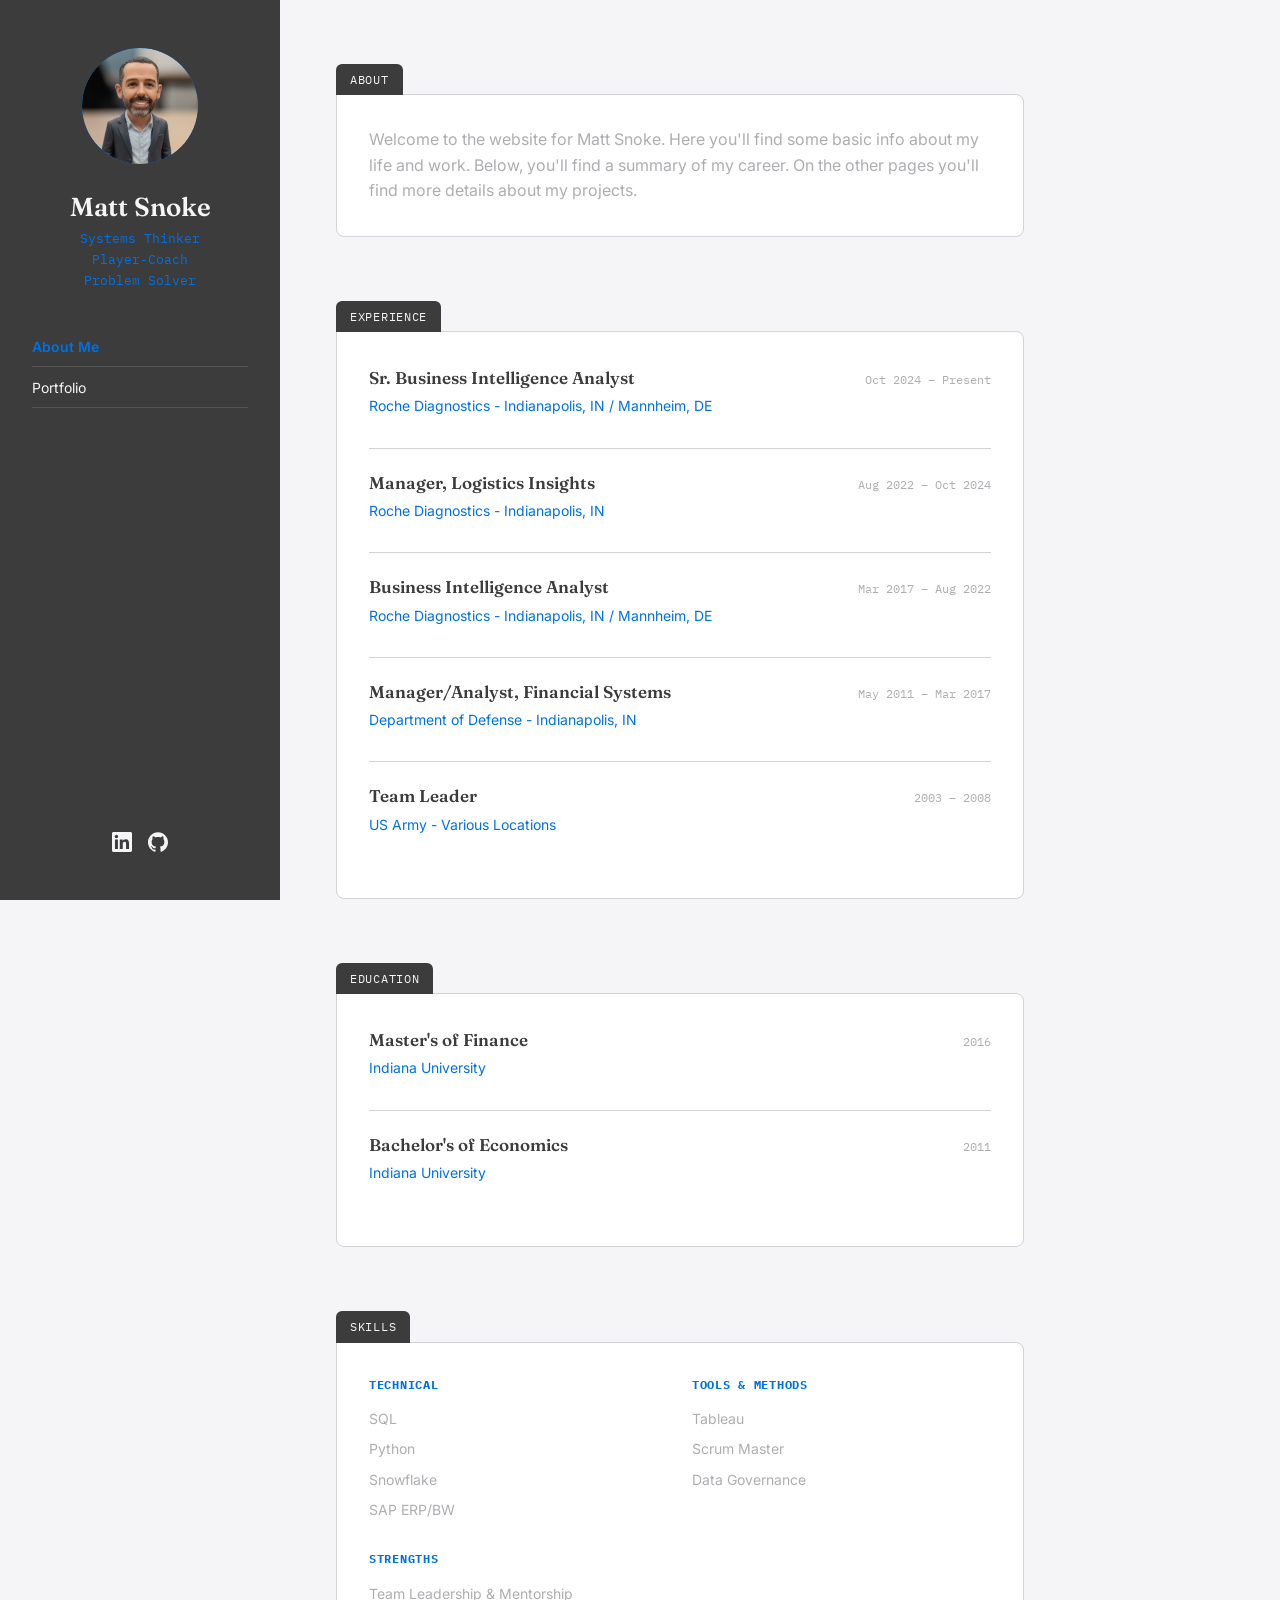
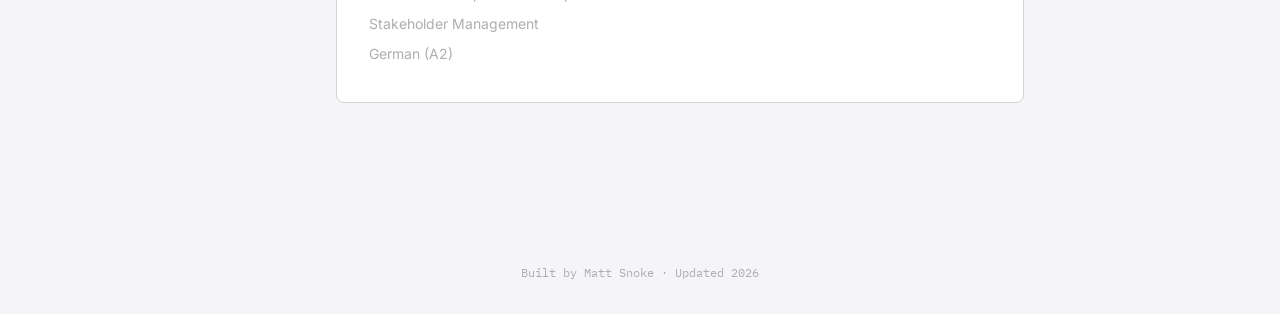
==== index.html @ 4168b8e7 "Replace avatar initials with photo and enlarge it Co-Authored-By: Claude Sonnet 5 <noreply@anthropic" ====
<!DOCTYPE html>
<html lang="en">
<head>
<meta charset="UTF-8">
<meta name="viewport" content="width=device-width, initial-scale=1.0">
<title>Matt Snoke - About Me</title>

<!--
  ============================================================
  HOW THIS FILE IS ORGANIZED (read this first!)
  ============================================================
  1. styles.css = all the design/colors/layout (shared with portfolio.html)
  2. <body> = your actual content (HTML)

  Every spot you should personalize is marked with an EDIT comment.

  This site has two pages: index.html (About Me) and
  portfolio.html (Portfolio). Both share styles.css.
  ============================================================
-->

<link rel="preconnect" href="https://fonts.googleapis.com">
<link href="https://fonts.googleapis.com/css2?family=Fraunces:opsz,wght@9..144,400;9..144,600;9..144,700&family=Inter:wght@400;500;600&family=IBM+Plex+Mono:wght@400;500&display=swap" rel="stylesheet">
<link rel="stylesheet" href="styles.css">
</head>

<body>
<div class="layout">

  <!-- ============ SIDEBAR ============ -->
  <aside class="sidebar">
    <div class="avatar"><img src="images/avatar.png" alt="Matt Snoke"></div>

    <div>
      <h1>Matt Snoke</h1>
      <div class="role">Systems Thinker<br>Player-Coach<br>Problem Solver</div>
    </div>

    <nav>
      <a href="index.html" class="active">About Me</a>
      <a href="portfolio.html">Portfolio</a>
    </nav>

    <div class="socials">
      <a href="https://www.linkedin.com/in/matthew-snoke-2792a480/" target="_blank" rel="noopener" aria-label="LinkedIn">
        <svg viewBox="0 0 24 24" fill="currentColor" aria-hidden="true"><path d="M20.447 20.452h-3.554v-5.569c0-1.328-.027-3.037-1.852-3.037-1.853 0-2.136 1.445-2.136 2.939v5.667H9.351V9h3.414v1.561h.046c.477-.9 1.637-1.85 3.37-1.85 3.601 0 4.267 2.37 4.267 5.455v6.286zM5.337 7.433c-1.144 0-2.063-.926-2.063-2.065 0-1.138.92-2.063 2.063-2.063 1.14 0 2.064.925 2.064 2.063 0 1.139-.925 2.065-2.064 2.065zM7.119 20.452H3.555V9h3.564v11.452zM22.225 0H1.771C.792 0 0 .774 0 1.729v20.542C0 23.227.792 24 1.771 24h20.451C23.2 24 24 23.227 24 22.271V1.729C24 .774 23.2 0 22.222 0h.003z"/></svg>
      </a>
      <a href="https://github.com/ekonsm713" target="_blank" rel="noopener" aria-label="GitHub">
        <svg viewBox="0 0 24 24" fill="currentColor" aria-hidden="true"><path d="M12 .297c-6.63 0-12 5.373-12 12 0 5.303 3.438 9.8 8.205 11.385.6.113.82-.258.82-.577 0-.285-.01-1.04-.015-2.04-3.338.724-4.042-1.61-4.042-1.61-.546-1.387-1.333-1.756-1.333-1.756-1.089-.745.084-.729.084-.729 1.205.084 1.84 1.237 1.84 1.237 1.07 1.834 2.807 1.304 3.492.997.108-.775.418-1.305.762-1.605-2.665-.305-5.467-1.334-5.467-5.931 0-1.311.469-2.381 1.236-3.221-.124-.303-.535-1.524.117-3.176 0 0 1.008-.322 3.301 1.23.957-.266 1.983-.399 3.003-.404 1.02.005 2.047.138 3.006.404 2.291-1.552 3.297-1.23 3.297-1.23.653 1.653.242 2.874.118 3.176.77.84 1.235 1.911 1.235 3.221 0 4.609-2.807 5.624-5.479 5.921.43.372.823 1.102.823 2.222 0 1.606-.014 2.898-.014 3.293 0 .321.216.694.825.576C20.565 22.092 24 17.592 24 12.297c0-6.627-5.373-12-12-12"/></svg>
      </a>
    </div>
  </aside>

  <!-- ============ MAIN CONTENT ============ -->
  <main>

    <!-- ABOUT -->
    <section id="about">
      <span class="tab">About</span>
      <div class="card">
        <p>
          <!-- EDIT: write 2-4 sentences about who you are, what you do, and
               what makes your work distinct. Keep it in your own voice. -->
          Welcome to the website for Matt Snoke. Here you'll find some basic info about
          my life and work. Below, you'll find a summary of my career. On the other pages
          you'll find more details about my projects.
        </p>
      </div>
    </section>

    <!-- EXPERIENCE -->
    <section id="experience">
      <span class="tab">Experience</span>
      <div class="card">

        <div class="entry">
          <div class="entry-header">
            <h3>Sr. Business Intelligence Analyst</h3>
            <span class="dates">Oct 2024 – Present</span>
          </div>
          <div class="org">Roche Diagnostics - Indianapolis, IN / Mannheim, DE</div>
        </div>

        <div class="entry">
          <div class="entry-header">
            <h3>Manager, Logistics Insights</h3>
            <span class="dates">Aug 2022 – Oct 2024</span>
          </div>
          <div class="org">Roche Diagnostics - Indianapolis, IN</div>
        </div>

        <div class="entry">
          <div class="entry-header">
            <h3>Business Intelligence Analyst</h3>
            <span class="dates">Mar 2017 – Aug 2022</span>
          </div>
          <div class="org">Roche Diagnostics - Indianapolis, IN / Mannheim, DE</div>
        </div>

        <div class="entry">
          <div class="entry-header">
            <h3>Manager/Analyst, Financial Systems</h3>
            <span class="dates">May 2011 – Mar 2017</span>
          </div>
          <div class="org">Department of Defense - Indianapolis, IN</div>
        </div>

        <div class="entry">
          <div class="entry-header">
            <h3>Team Leader</h3>
            <span class="dates">2003 – 2008</span>
          </div>
          <div class="org">US Army - Various Locations</div>
        </div>

      </div>
    </section>

    <!-- EDUCATION -->
    <section id="education">
      <span class="tab">Education</span>
      <div class="card">

        <div class="entry">
          <div class="entry-header">
            <h3>Master's of Finance</h3>
            <span class="dates">2016</span>
          </div>
          <div class="org">Indiana University</div>
        </div>

        <div class="entry">
          <div class="entry-header">
            <h3>Bachelor's of Economics</h3>
            <span class="dates">2011</span>
          </div>
          <div class="org">Indiana University</div>
        </div>

      </div>
    </section>

    <!-- SKILLS -->
    <section id="skills">
      <span class="tab">Skills</span>
      <div class="card">
        <div class="skills-grid">
          <div>
            <h4>Technical</h4>
            <ul>
              <li>SQL</li>
              <li>Python</li>
              <li>Snowflake</li>
              <li>SAP ERP/BW</li>
            </ul>
          </div>
          <div>
            <h4>Tools &amp; Methods</h4>
            <ul>
              <li>Tableau</li>
              <li>Scrum Master</li>
              <li>Data Governance</li>
            </ul>
          </div>
          <div>
            <h4>Strengths</h4>
            <ul>
              <li>Team Leadership &amp; Mentorship</li>
              <li>Stakeholder Management</li>
              <li>German (A2)</li>
            </ul>
          </div>
        </div>
      </div>
    </section>

  </main>
</div>

<footer>Built by Matt Snoke · Updated 2026</footer>

</body>
</html>
---- styles.css ----
/* ---------- DESIGN TOKENS: change these to reskin the whole site ---------- */
:root{
  --paper:#F5F5F7;        /* main background - Apple light gray */
  --paper-card:#FFFFFF;   /* card background - pure white */
  --ink:#3c3c3dff;          /* main text / sidebar background - Apple systemGray */
  --ink-soft:#AEAEB2;     /* secondary text - Apple systemGray2 */
  --accent:#0071E3;       /* accent - Apple blue, links, tab highlight */
  --line:#D2D2D7;         /* hairline borders - Apple divider gray */
  --font-display:'Fraunces', serif;
  --font-body:'Inter', sans-serif;
  --font-mono:'IBM Plex Mono', monospace;
}

*{ box-sizing:border-box; margin:0; padding:0; }

body{
  background:var(--paper);
  color:var(--ink);
  font-family:var(--font-body);
  line-height:1.6;
}

a{ color:var(--accent); text-decoration:none; }
a:hover{ text-decoration:underline; }
a:focus-visible, button:focus-visible{ outline:2px solid var(--accent); outline-offset:2px; }

.layout{
  display:flex;
  min-height:100vh;
}

/* ---------- SIDEBAR ---------- */
.sidebar{
  background:var(--ink);
  color:#F5F5F7;
  width:280px;
  flex-shrink:0;
  padding:48px 32px;
  position:sticky;
  top:0;
  height:100vh;
  display:flex;
  flex-direction:column;
  gap:28px;
}

.avatar{
  width:116px; height:116px;
  border-radius:50%;
  background:var(--accent);
  color:var(--ink);
  display:flex; align-items:center; justify-content:center;
  font-family:var(--font-display);
  font-size:32px; font-weight:600;
  align-self:center;
  overflow:hidden;
}
.avatar img{ width:100%; height:100%; object-fit:cover; border-radius:50%; }

.sidebar h1{
  font-family:var(--font-display);
  font-size:26px;
  font-weight:600;
  line-height:1.2;
  text-align:center;
}
.sidebar .role{
  font-family:var(--font-mono);
  font-size:13px;
  color:var(--accent);
  margin-top:6px;
  text-align:center;
}

.sidebar nav{ display:flex; flex-direction:column; gap:2px; margin-top:8px; }
.sidebar nav a{
  color:#F5F5F7;
  font-size:14px;
  padding:8px 0;
  border-bottom:1px solid rgba(245,245,247,0.12);
}
.sidebar nav a:hover{ color:var(--accent); text-decoration:none; }
.sidebar nav a.active{ color:var(--accent); font-weight:600; }

.sidebar .socials{
  margin-top:auto;
  display:flex;
  align-items:center;
  justify-content:center;
  gap:16px;
}
.sidebar .socials a{ display:flex; color:#F5F5F7; }
.sidebar .socials a:hover{ color:var(--accent); }
.sidebar .socials svg{ width:20px; height:20px; }

/* ---------- MAIN CONTENT ---------- */
main{
  flex:1;
  padding:64px 56px;
  max-width:800px;
}

section{ margin-bottom:64px; }

/* the "folder tab" label - the signature visual element of this template */
.tab{
  display:inline-block;
  font-family:var(--font-mono);
  font-size:12px;
  letter-spacing:0.06em;
  text-transform:uppercase;
  color:var(--paper);
  background:var(--ink);
  padding:6px 14px;
  border-radius:6px 6px 0 0;
  margin-bottom:-1px;
}

.card{
  background:var(--paper-card);
  border:1px solid var(--line);
  border-radius:0 8px 8px 8px;
  padding:32px;
}

h2.section-title{
  font-family:var(--font-display);
  font-size:22px;
  font-weight:600;
  margin-bottom:16px;
}

p{ color:var(--ink-soft); }

.entry{ padding:20px 0; border-top:1px solid var(--line); }
.entry:first-child{ border-top:none; padding-top:0; }
.entry-header{
  display:flex;
  justify-content:space-between;
  align-items:baseline;
  flex-wrap:wrap;
  gap:8px;
  margin-bottom:4px;
}
.entry-header h3{ font-family:var(--font-display); font-size:17px; font-weight:600; }
.entry-header .dates{ font-family:var(--font-mono); font-size:12px; color:var(--ink-soft); }
.entry .org{ font-size:14px; color:var(--accent); margin-bottom:10px; }
.entry ul{ margin-left:20px; color:var(--ink-soft); font-size:15px; }
.entry li{ margin-bottom:6px; }

.skills-grid{
  display:grid;
  grid-template-columns:repeat(auto-fit, minmax(200px, 1fr));
  gap:24px;
}
.skills-grid h4{
  font-family:var(--font-mono);
  font-size:12px;
  text-transform:uppercase;
  letter-spacing:0.06em;
  color:var(--accent);
  margin-bottom:10px;
}
.skills-grid ul{ list-style:none; color:var(--ink-soft); font-size:14px; }
.skills-grid li{ padding:4px 0; }

/* ---------- PORTFOLIO PROJECT CARDS ---------- */
.projects-grid{
  display:grid;
  grid-template-columns:repeat(auto-fit, minmax(240px, 1fr));
  gap:24px;
}
.project-card{
  background:var(--paper-card);
  border:1px solid var(--line);
  border-radius:8px;
  padding:24px;
}
.project-card h3{ font-family:var(--font-display); font-size:17px; font-weight:600; margin-bottom:8px; }
.project-card p{ font-size:14px; margin-bottom:12px; }
.project-card .links{ display:flex; gap:16px; font-family:var(--font-mono); font-size:13px; }

/* ---------- CAROUSEL ---------- */
.carousel{ position:relative; }
.carousel-track{
  display:flex;
  overflow-x:auto;
  scroll-snap-type:x mandatory;
  gap:16px;
  border-radius:8px;
  scrollbar-width:none;
}
.carousel-track::-webkit-scrollbar{ display:none; }
.carousel-slide{
  flex:0 0 100%;
  scroll-snap-align:center;
}
.carousel-slide img{
  width:100%;
  aspect-ratio:16/10;
  object-fit:cover;
  border-radius:8px;
  border:1px solid var(--line);
}
.carousel-caption{
  margin-top:12px;
  text-align:center;
  font-size:14px;
  color:var(--ink-soft);
}
.carousel-btn{
  position:absolute;
  top:50%;
  transform:translateY(-50%);
  width:36px; height:36px;
  border:none;
  border-radius:50%;
  background:rgba(29,29,31,0.55);
  color:#FFFFFF;
  font-size:20px;
  line-height:1;
  cursor:pointer;
}
.carousel-btn:hover{ background:rgba(29,29,31,0.8); }
.carousel-btn.prev{ left:8px; }
.carousel-btn.next{ right:8px; }

footer{
  font-family:var(--font-mono);
  font-size:12px;
  color:var(--ink-soft);
  text-align:center;
  padding:32px;
}

/* ---------- MOBILE ---------- */
@media (max-width:820px){
  .layout{ flex-direction:column; }
  .sidebar{ position:relative; width:100%; height:auto; }
  .sidebar .socials{ margin-top:0; }
  main{ padding:40px 24px; }
}
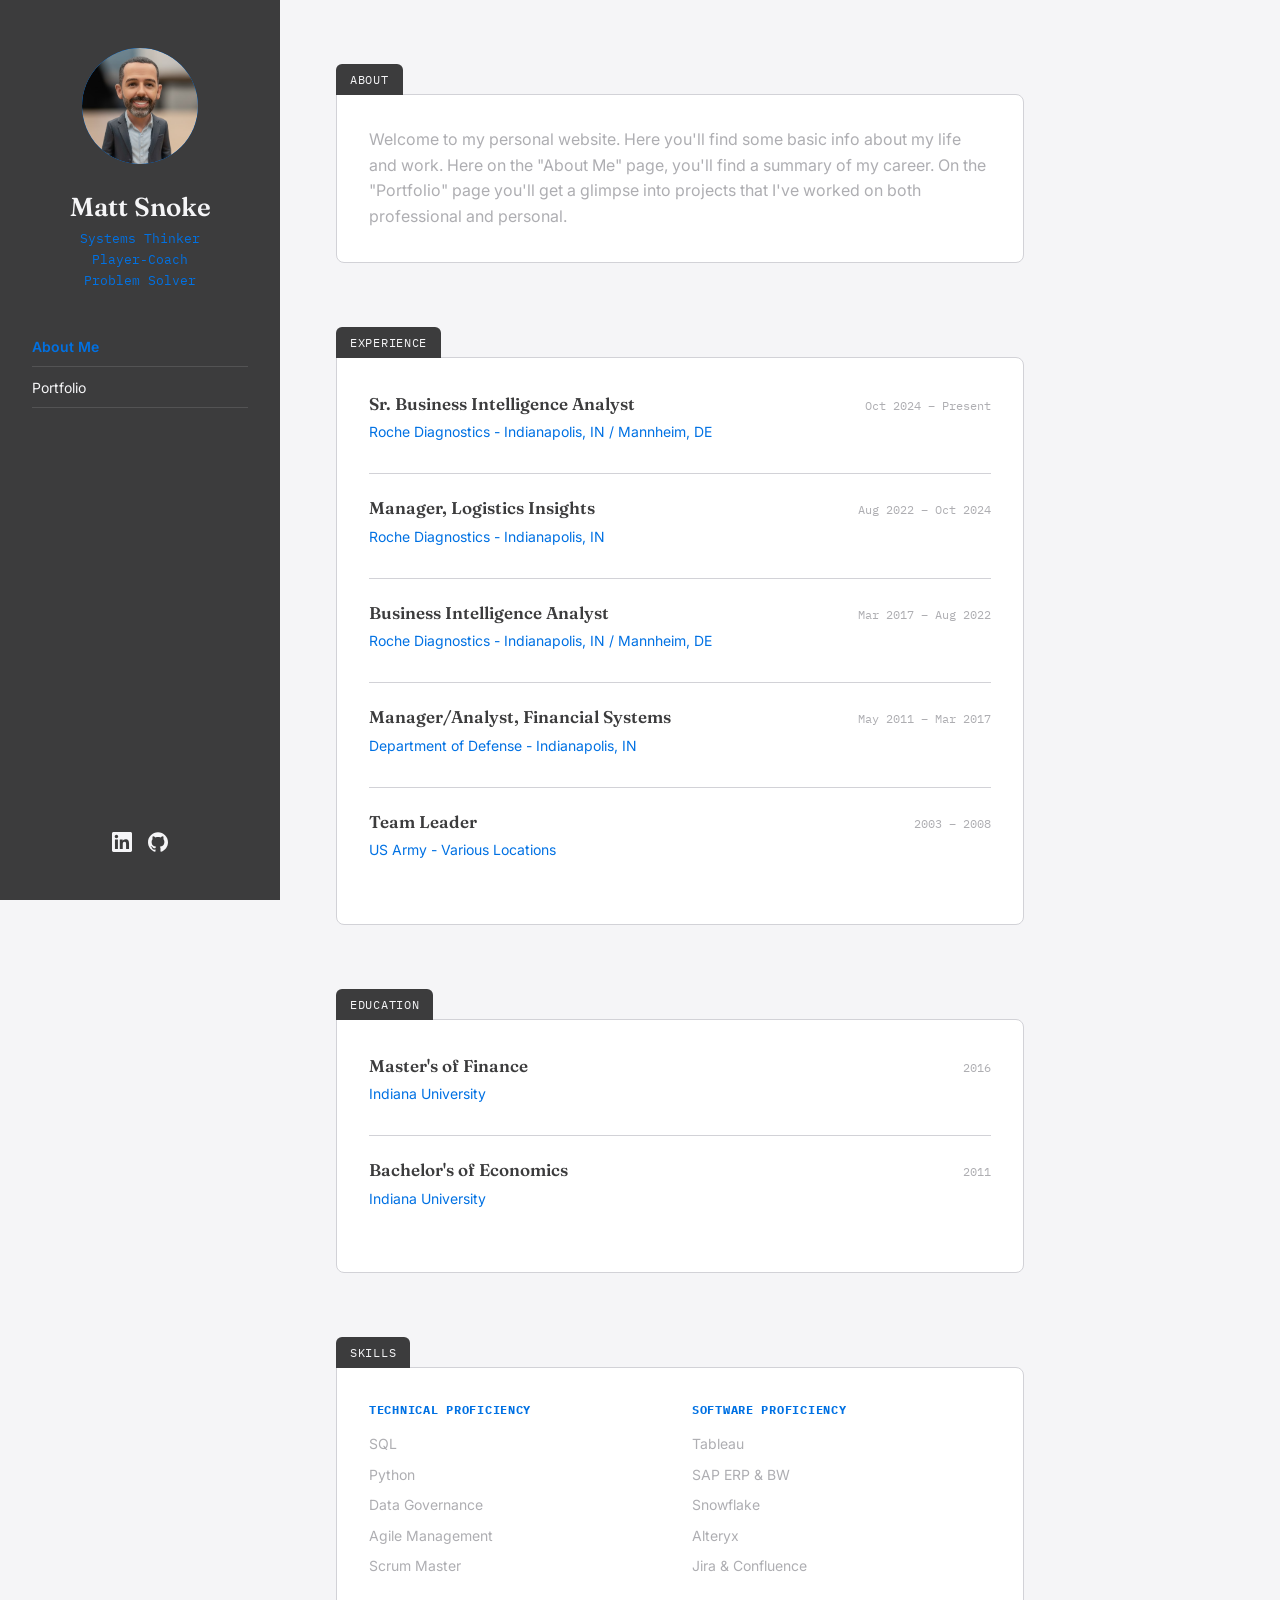
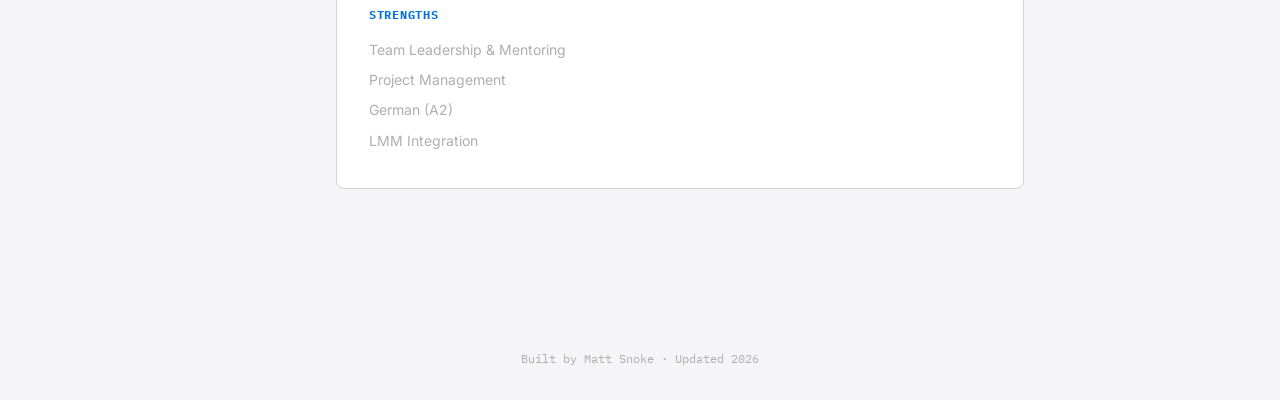
==== commit e83adcd7: "Add Python section and update GitHub links to new username Add a placeholder Python project section " ====
--- a/index.html
+++ b/index.html
@@ -5,19 +5,6 @@
 <meta name="viewport" content="width=device-width, initial-scale=1.0">
 <title>Matt Snoke - About Me</title>
 
-<!--
-  ============================================================
-  HOW THIS FILE IS ORGANIZED (read this first!)
-  ============================================================
-  1. styles.css = all the design/colors/layout (shared with portfolio.html)
-  2. <body> = your actual content (HTML)
-
-  Every spot you should personalize is marked with an EDIT comment.
-
-  This site has two pages: index.html (About Me) and
-  portfolio.html (Portfolio). Both share styles.css.
-  ============================================================
--->
 
 <link rel="preconnect" href="https://fonts.googleapis.com">
 <link href="https://fonts.googleapis.com/css2?family=Fraunces:opsz,wght@9..144,400;9..144,600;9..144,700&family=Inter:wght@400;500;600&family=IBM+Plex+Mono:wght@400;500&display=swap" rel="stylesheet">
@@ -45,7 +32,7 @@
       <a href="https://www.linkedin.com/in/matthew-snoke-2792a480/" target="_blank" rel="noopener" aria-label="LinkedIn">
         <svg viewBox="0 0 24 24" fill="currentColor" aria-hidden="true"><path d="M20.447 20.452h-3.554v-5.569c0-1.328-.027-3.037-1.852-3.037-1.853 0-2.136 1.445-2.136 2.939v5.667H9.351V9h3.414v1.561h.046c.477-.9 1.637-1.85 3.37-1.85 3.601 0 4.267 2.37 4.267 5.455v6.286zM5.337 7.433c-1.144 0-2.063-.926-2.063-2.065 0-1.138.92-2.063 2.063-2.063 1.14 0 2.064.925 2.064 2.063 0 1.139-.925 2.065-2.064 2.065zM7.119 20.452H3.555V9h3.564v11.452zM22.225 0H1.771C.792 0 0 .774 0 1.729v20.542C0 23.227.792 24 1.771 24h20.451C23.2 24 24 23.227 24 22.271V1.729C24 .774 23.2 0 22.222 0h.003z"/></svg>
       </a>
-      <a href="https://github.com/ekonsm713" target="_blank" rel="noopener" aria-label="GitHub">
+      <a href="https://github.com/MattSnoke" target="_blank" rel="noopener" aria-label="GitHub">
         <svg viewBox="0 0 24 24" fill="currentColor" aria-hidden="true"><path d="M12 .297c-6.63 0-12 5.373-12 12 0 5.303 3.438 9.8 8.205 11.385.6.113.82-.258.82-.577 0-.285-.01-1.04-.015-2.04-3.338.724-4.042-1.61-4.042-1.61-.546-1.387-1.333-1.756-1.333-1.756-1.089-.745.084-.729.084-.729 1.205.084 1.84 1.237 1.84 1.237 1.07 1.834 2.807 1.304 3.492.997.108-.775.418-1.305.762-1.605-2.665-.305-5.467-1.334-5.467-5.931 0-1.311.469-2.381 1.236-3.221-.124-.303-.535-1.524.117-3.176 0 0 1.008-.322 3.301 1.23.957-.266 1.983-.399 3.003-.404 1.02.005 2.047.138 3.006.404 2.291-1.552 3.297-1.23 3.297-1.23.653 1.653.242 2.874.118 3.176.77.84 1.235 1.911 1.235 3.221 0 4.609-2.807 5.624-5.479 5.921.43.372.823 1.102.823 2.222 0 1.606-.014 2.898-.014 3.293 0 .321.216.694.825.576C20.565 22.092 24 17.592 24 12.297c0-6.627-5.373-12-12-12"/></svg>
       </a>
     </div>
@@ -61,9 +48,10 @@
         <p>
           <!-- EDIT: write 2-4 sentences about who you are, what you do, and
                what makes your work distinct. Keep it in your own voice. -->
-          Welcome to the website for Matt Snoke. Here you'll find some basic info about
-          my life and work. Below, you'll find a summary of my career. On the other pages
-          you'll find more details about my projects.
+          Welcome to my personal website. Here you'll find some basic info about
+          my life and work. Here on the "About Me" page, you'll find a summary 
+          of my career. On the "Portfolio" page you'll get a glimpse into projects
+          that I've worked on both professional and personal.
         </p>
       </div>
     </section>
@@ -146,28 +134,32 @@
       <div class="card">
         <div class="skills-grid">
           <div>
-            <h4>Technical</h4>
+            <h4>Technical Proficiency</h4>
             <ul>
               <li>SQL</li>
               <li>Python</li>
-              <li>Snowflake</li>
-              <li>SAP ERP/BW</li>
+              <li>Data Governance</li>
+              <li>Agile Management</li>
+              <li>Scrum Master</li>
             </ul>
           </div>
           <div>
-            <h4>Tools &amp; Methods</h4>
+            <h4>Software Proficiency</h4>
             <ul>
               <li>Tableau</li>
-              <li>Scrum Master</li>
-              <li>Data Governance</li>
+              <li>SAP ERP & BW</li>
+              <li>Snowflake</li>
+              <li>Alteryx</li>
+              <li>Jira & Confluence</li>
             </ul>
           </div>
           <div>
             <h4>Strengths</h4>
             <ul>
-              <li>Team Leadership &amp; Mentorship</li>
-              <li>Stakeholder Management</li>
+              <li>Team Leadership &amp; Mentoring</li>
+              <li>Project Management</li>
               <li>German (A2)</li>
+              <li>LMM Integration</li>
             </ul>
           </div>
         </div>
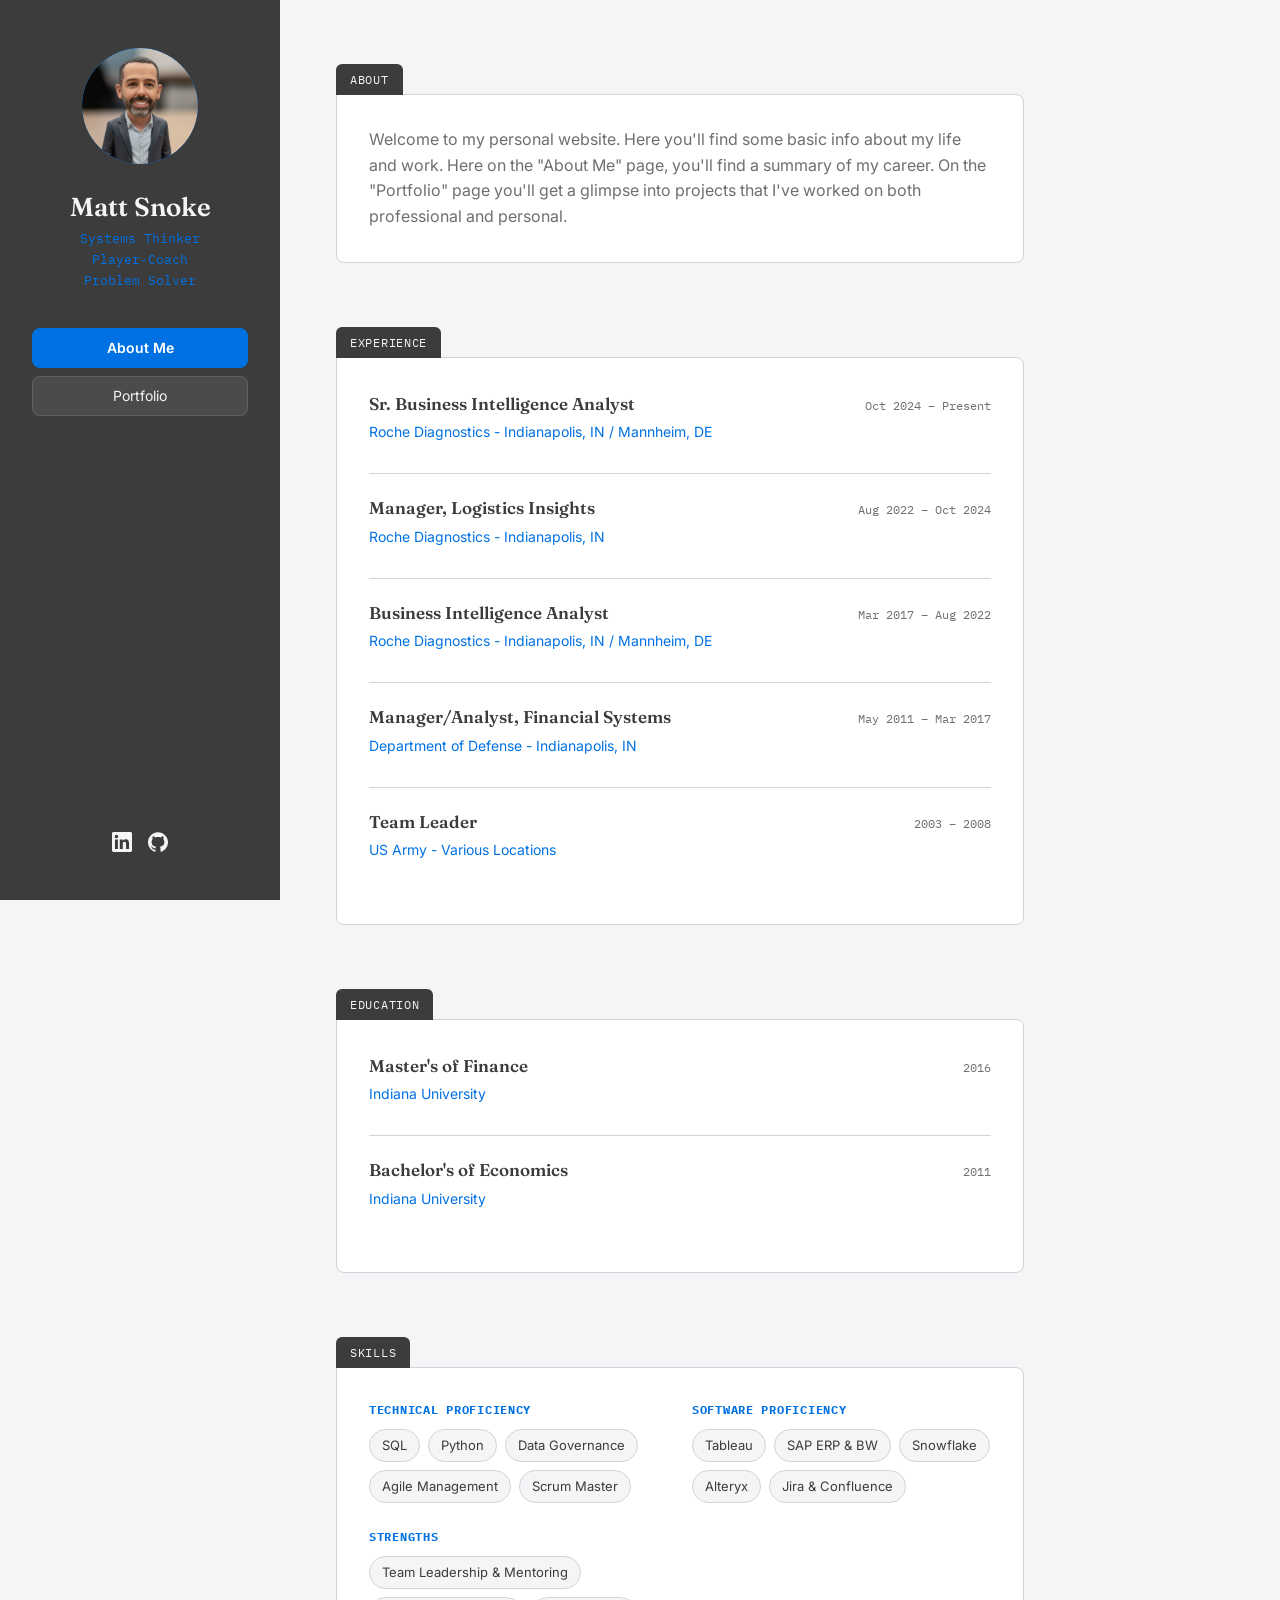
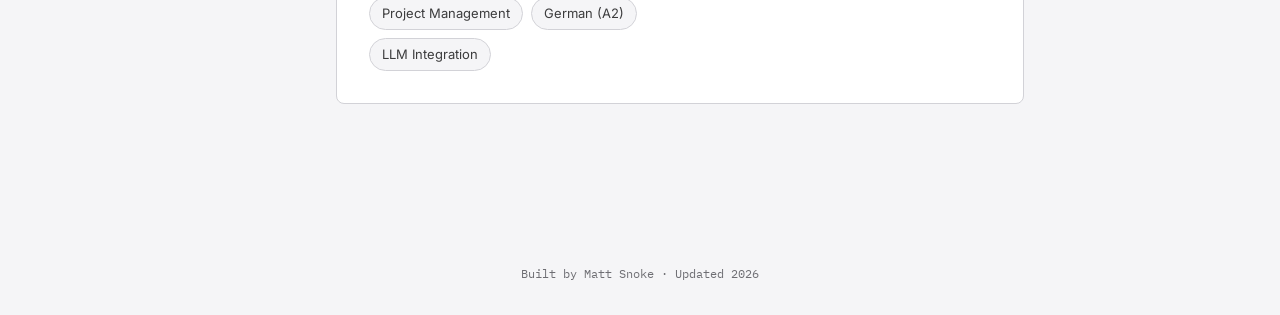
==== commit 52e1fc60: "Add hover tooltips and color transitions to skills pills Give each Skills pill a hover-triggered too" ====
--- a/index.html
+++ b/index.html
@@ -136,30 +136,30 @@
           <div>
             <h4>Technical Proficiency</h4>
             <ul>
-              <li>SQL</li>
+              <li class="has-tooltip" tabindex="0" data-tooltip="Advanced experience writing standard queries, Common Table Expressions (CTEs), multi-table joins, and window functions to aggregate large datasets in Snowflake, SSMS, &amp; SAP HANA.">SQL</li>
               <li>Python</li>
-              <li>Data Governance</li>
-              <li>Agile Management</li>
-              <li>Scrum Master</li>
+              <li class="has-tooltip" tabindex="0" data-tooltip="Experienced in designing and enforcing semantic governance models and data quality frameworks across global networks. Hands on experience managing SAP equipment master and material master.">Data Governance</li>
+              <li class="has-tooltip" tabindex="0" data-tooltip="Adept at running agile technical teams to drastically reduce development lifecycles and enable continuous, cooperative data product delivery. Focused on iterative value, transparency, and maintaining velocity across technical pipelines.">Agile Management</li>
+              <li class="has-tooltip" tabindex="0" data-tooltip="Certified in 2019">Scrum Master</li>
             </ul>
           </div>
           <div>
             <h4>Software Proficiency</h4>
             <ul>
-              <li>Tableau</li>
-              <li>SAP ERP & BW</li>
-              <li>Snowflake</li>
-              <li>Alteryx</li>
-              <li>Jira & Confluence</li>
+              <li class="has-tooltip" tabindex="0" data-tooltip="Expert at translating complex, global datasets into intuitive, user-facing executive dashboards and operational tracking tools. Focused on building sustainable, scalable visualization products rather than one-off reports.">Tableau</li>
+              <li class="has-tooltip" tabindex="0" data-tooltip="Extensive experience with SAP FI, CO, BW and SD modules as well as HANA analytics.">SAP ERP & BW</li>
+              <li class="has-tooltip" tabindex="0" data-tooltip="Proficient in building and querying enterprise data products within cloud data architectures. Novice in Streamlit apps.">Snowflake</li>
+              <li class="has-tooltip" tabindex="0" data-tooltip="Extensive background utilizing workflows to automate manual processes and developing user apps.">Alteryx</li>
+              <li class="has-tooltip" tabindex="0" data-tooltip="Utilized daily to manage sprint backlogs, track project delivery, and maintain robust technical documentation.">Jira &amp; Confluence</li>
             </ul>
           </div>
           <div>
             <h4>Strengths</h4>
             <ul>
-              <li>Team Leadership &amp; Mentoring</li>
-              <li>Project Management</li>
-              <li>German (A2)</li>
-              <li>LMM Integration</li>
+              <li class="has-tooltip" tabindex="0" data-tooltip="Leadership is about creating an environment in which the team can thrive. Genuine relationships, positive culture, clear objectives, and a steady framework.">Team Leadership &amp; Mentoring</li>
+              <li class="has-tooltip" tabindex="0" data-tooltip="15+ years of experience directing multi-faceted analytics initiatives, system migrations, and operational expansions from discovery to final delivery. Skilled at aligning cross-functional teams and transforming strategic goals into executable roadmaps.">Project Management</li>
+              <li class="has-tooltip" tabindex="0" data-tooltip="Novice in speaking, reading, and writing but improving bit by bit everyday!">German (A2)</li>
+              <li class="has-tooltip" tabindex="0" data-tooltip="Actively integrates LLM/AI models in day-to-day development activities. Familiar with Claude, Gemini, and OpenAI models.">LLM Integration</li>
             </ul>
           </div>
         </div>
--- a/styles.css
+++ b/styles.css
@@ -3,7 +3,7 @@
   --paper:#F5F5F7;        /* main background - Apple light gray */
   --paper-card:#FFFFFF;   /* card background - pure white */
   --ink:#3c3c3dff;          /* main text / sidebar background - Apple systemGray */
-  --ink-soft:#AEAEB2;     /* secondary text - Apple systemGray2 */
+  --ink-soft:#6E6E73;     /* secondary text - Apple secondary label gray */
   --accent:#0071E3;       /* accent - Apple blue, links, tab highlight */
   --line:#D2D2D7;         /* hairline borders - Apple divider gray */
   --font-display:'Fraunces', serif;
@@ -72,15 +72,19 @@
   text-align:center;
 }
 
-.sidebar nav{ display:flex; flex-direction:column; gap:2px; margin-top:8px; }
+.sidebar nav{ display:flex; flex-direction:column; gap:8px; margin-top:8px; }
 .sidebar nav a{
   color:#F5F5F7;
   font-size:14px;
-  padding:8px 0;
-  border-bottom:1px solid rgba(245,245,247,0.12);
-}
-.sidebar nav a:hover{ color:var(--accent); text-decoration:none; }
-.sidebar nav a.active{ color:var(--accent); font-weight:600; }
+  text-align:center;
+  padding:8px 16px;
+  border-radius:8px;
+  background:rgba(245,245,247,0.08);
+  border:1px solid rgba(245,245,247,0.12);
+  transition:background 0.15s ease, color 0.15s ease, border-color 0.15s ease;
+}
+.sidebar nav a:hover{ color:#F5F5F7; background:rgba(245,245,247,0.16); text-decoration:none; }
+.sidebar nav a.active{ color:#FFFFFF; font-weight:600; background:var(--accent); border-color:var(--accent); }
 
 .sidebar .socials{
   margin-top:auto;
@@ -161,8 +165,75 @@
   color:var(--accent);
   margin-bottom:10px;
 }
-.skills-grid ul{ list-style:none; color:var(--ink-soft); font-size:14px; }
-.skills-grid li{ padding:4px 0; }
+.skills-grid ul{
+  list-style:none;
+  display:flex;
+  flex-wrap:wrap;
+  gap:8px;
+}
+.skills-grid li{
+  color:var(--ink);
+  font-size:13px;
+  padding:5px 12px;
+  border-radius:999px;
+  background:var(--paper);
+  border:1px solid var(--line);
+  transition:background 0.15s ease, color 0.15s ease, border-color 0.15s ease;
+}
+.skills-grid li:hover,
+.skills-grid li:focus-visible{
+  background:var(--accent);
+  color:#FFFFFF;
+  border-color:var(--accent);
+}
+
+.skills-grid li.has-tooltip{
+  position:relative;
+  cursor:default;
+}
+.skills-grid li.has-tooltip::after{
+  content:attr(data-tooltip);
+  position:absolute;
+  bottom:calc(100% + 10px);
+  left:50%;
+  transform:translateX(-50%);
+  width:240px;
+  padding:10px 12px;
+  border-radius:8px;
+  background:var(--ink);
+  color:#F5F5F7;
+  font-family:var(--font-body);
+  font-size:12px;
+  font-weight:400;
+  line-height:1.5;
+  text-align:left;
+  white-space:normal;
+  opacity:0;
+  visibility:hidden;
+  transition:opacity 0.15s ease;
+  z-index:10;
+  pointer-events:none;
+}
+.skills-grid li.has-tooltip::before{
+  content:"";
+  position:absolute;
+  bottom:calc(100% + 4px);
+  left:50%;
+  transform:translateX(-50%);
+  border:6px solid transparent;
+  border-top-color:var(--ink);
+  opacity:0;
+  visibility:hidden;
+  transition:opacity 0.15s ease;
+  z-index:10;
+}
+.skills-grid li.has-tooltip:hover::after,
+.skills-grid li.has-tooltip:hover::before,
+.skills-grid li.has-tooltip:focus-visible::after,
+.skills-grid li.has-tooltip:focus-visible::before{
+  opacity:1;
+  visibility:visible;
+}
 
 /* ---------- PORTFOLIO PROJECT CARDS ---------- */
 .projects-grid{
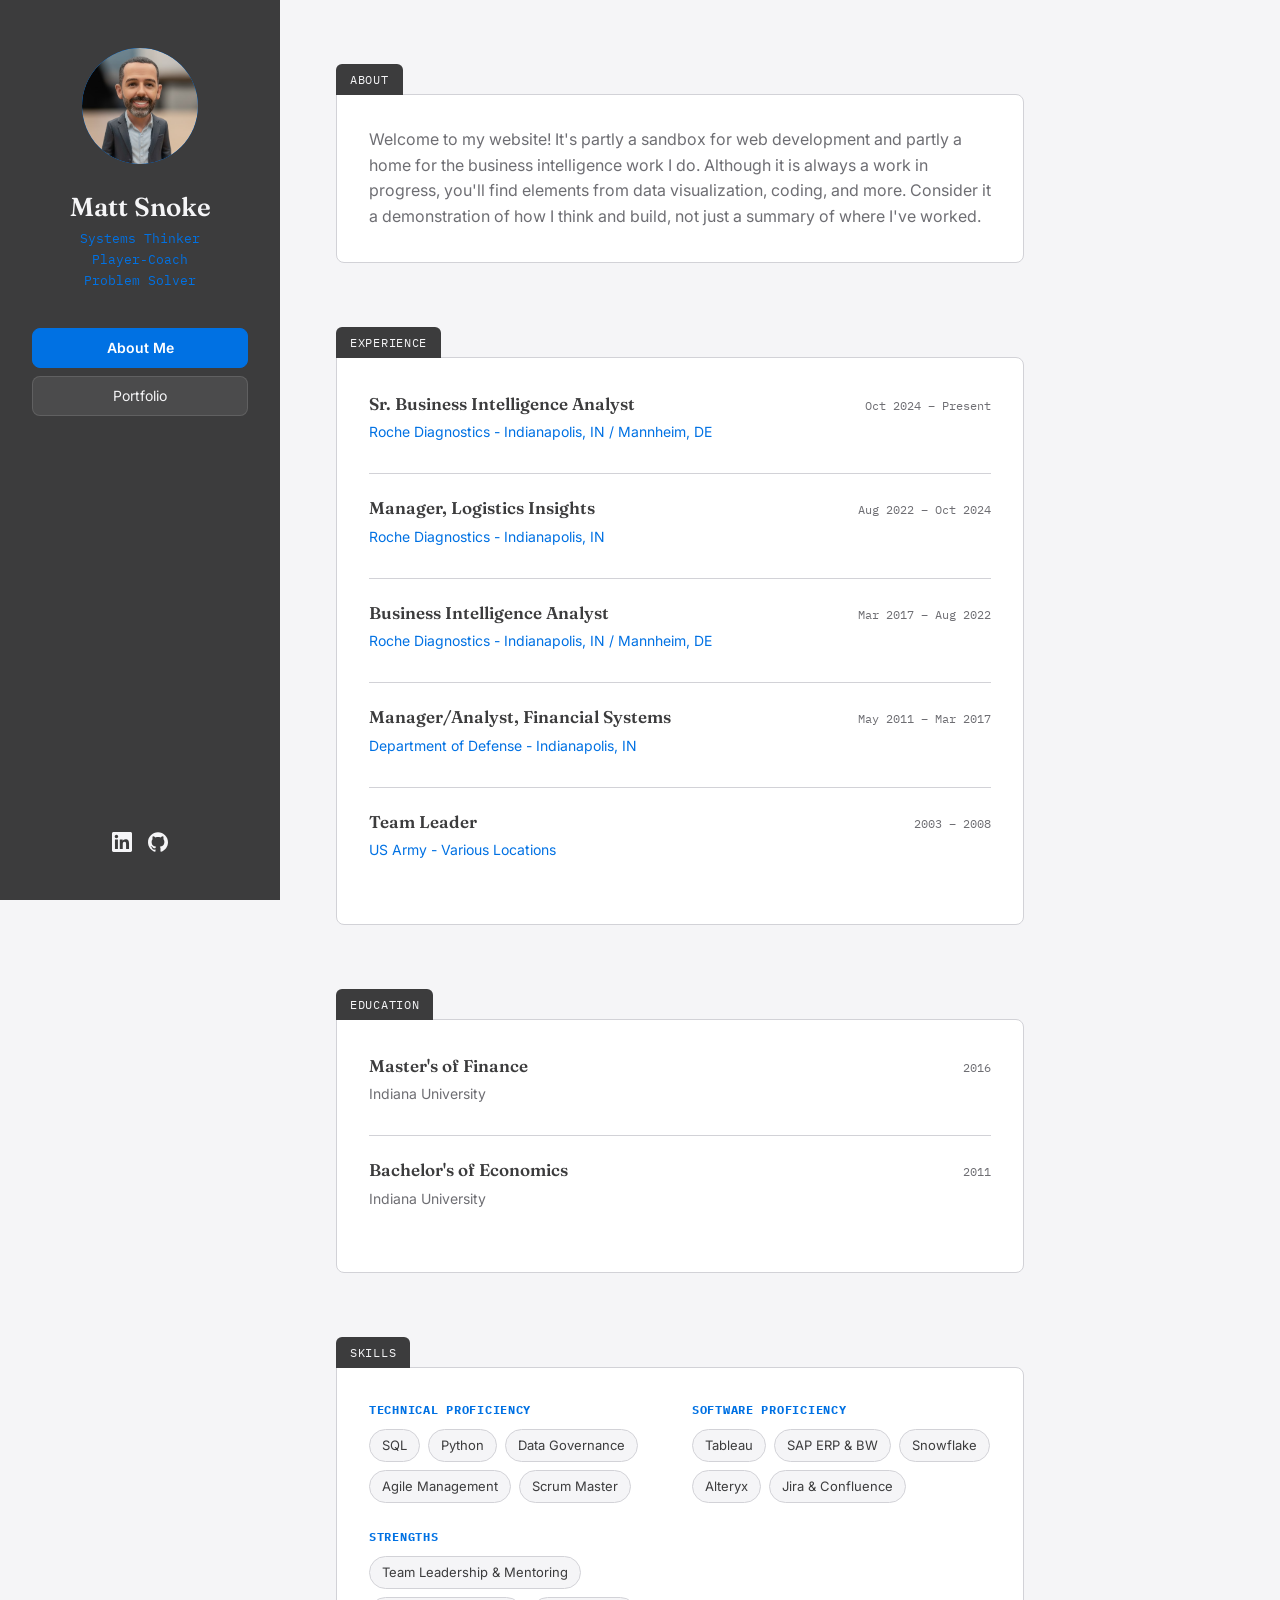
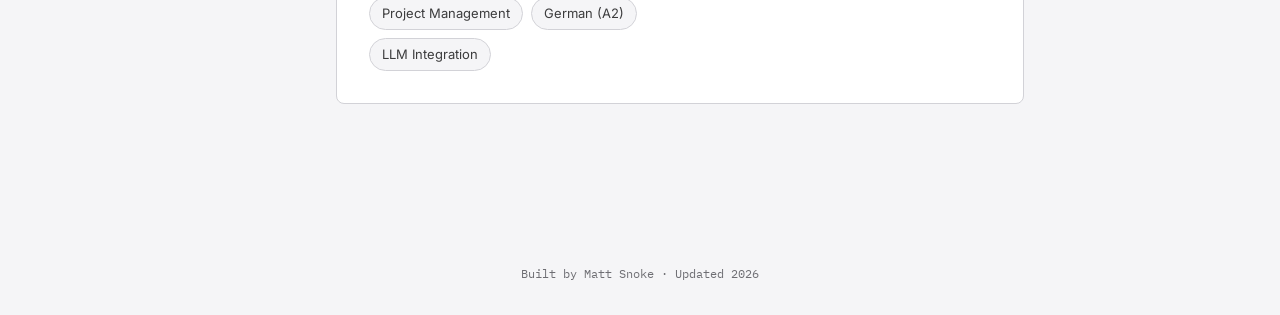
==== commit ff6ef093: "Clean up redeploy trigger comment, retest deployment after Pages source fix" ====
--- a/index.html
+++ b/index.html
@@ -46,12 +46,11 @@
       <span class="tab">About</span>
       <div class="card">
         <p>
-          <!-- EDIT: write 2-4 sentences about who you are, what you do, and
-               what makes your work distinct. Keep it in your own voice. -->
-          Welcome to my personal website. Here you'll find some basic info about
-          my life and work. Here on the "About Me" page, you'll find a summary 
-          of my career. On the "Portfolio" page you'll get a glimpse into projects
-          that I've worked on both professional and personal.
+          Welcome to my website! It's partly a sandbox for web development and
+          partly a home for the business intelligence work I do. Although it is
+          always a work in progress, you'll find elements from data visualization,
+          coding, and more. Consider it a demonstration of how I think and build,
+          not just a summary of where I've worked.
         </p>
       </div>
     </section>
--- a/styles.css
+++ b/styles.css
@@ -149,6 +149,7 @@
 .entry-header h3{ font-family:var(--font-display); font-size:17px; font-weight:600; }
 .entry-header .dates{ font-family:var(--font-mono); font-size:12px; color:var(--ink-soft); }
 .entry .org{ font-size:14px; color:var(--accent); margin-bottom:10px; }
+#education .entry .org{ color:var(--ink-soft); }
 .entry ul{ margin-left:20px; color:var(--ink-soft); font-size:15px; }
 .entry li{ margin-bottom:6px; }
 
@@ -251,6 +252,21 @@
 .project-card p{ font-size:14px; margin-bottom:12px; }
 .project-card .links{ display:flex; gap:16px; font-family:var(--font-mono); font-size:13px; }
 
+.project-card{ margin-bottom:24px; }
+.app-embed{
+  width:100%;
+  height:800px;
+  margin-bottom:16px;
+  border:1px solid var(--line);
+  border-radius:8px;
+  overflow:hidden;
+}
+.app-embed iframe{
+  width:100%;
+  height:100%;
+  border:none;
+}
+
 /* ---------- CAROUSEL ---------- */
 .carousel{ position:relative; }
 .carousel-track{
@@ -268,8 +284,9 @@
 }
 .carousel-slide img{
   width:100%;
-  aspect-ratio:16/10;
-  object-fit:cover;
+  aspect-ratio:12/5;
+  object-fit:contain;
+  background:var(--paper);
   border-radius:8px;
   border:1px solid var(--line);
 }
@@ -296,6 +313,14 @@
 .carousel-btn.prev{ left:8px; }
 .carousel-btn.next{ right:8px; }
 
+.page-note{
+  margin-bottom:24px;
+  text-align:left;
+  font-size:12px;
+  font-style:italic;
+  color:var(--ink-soft);
+}
+
 footer{
   font-family:var(--font-mono);
   font-size:12px;
